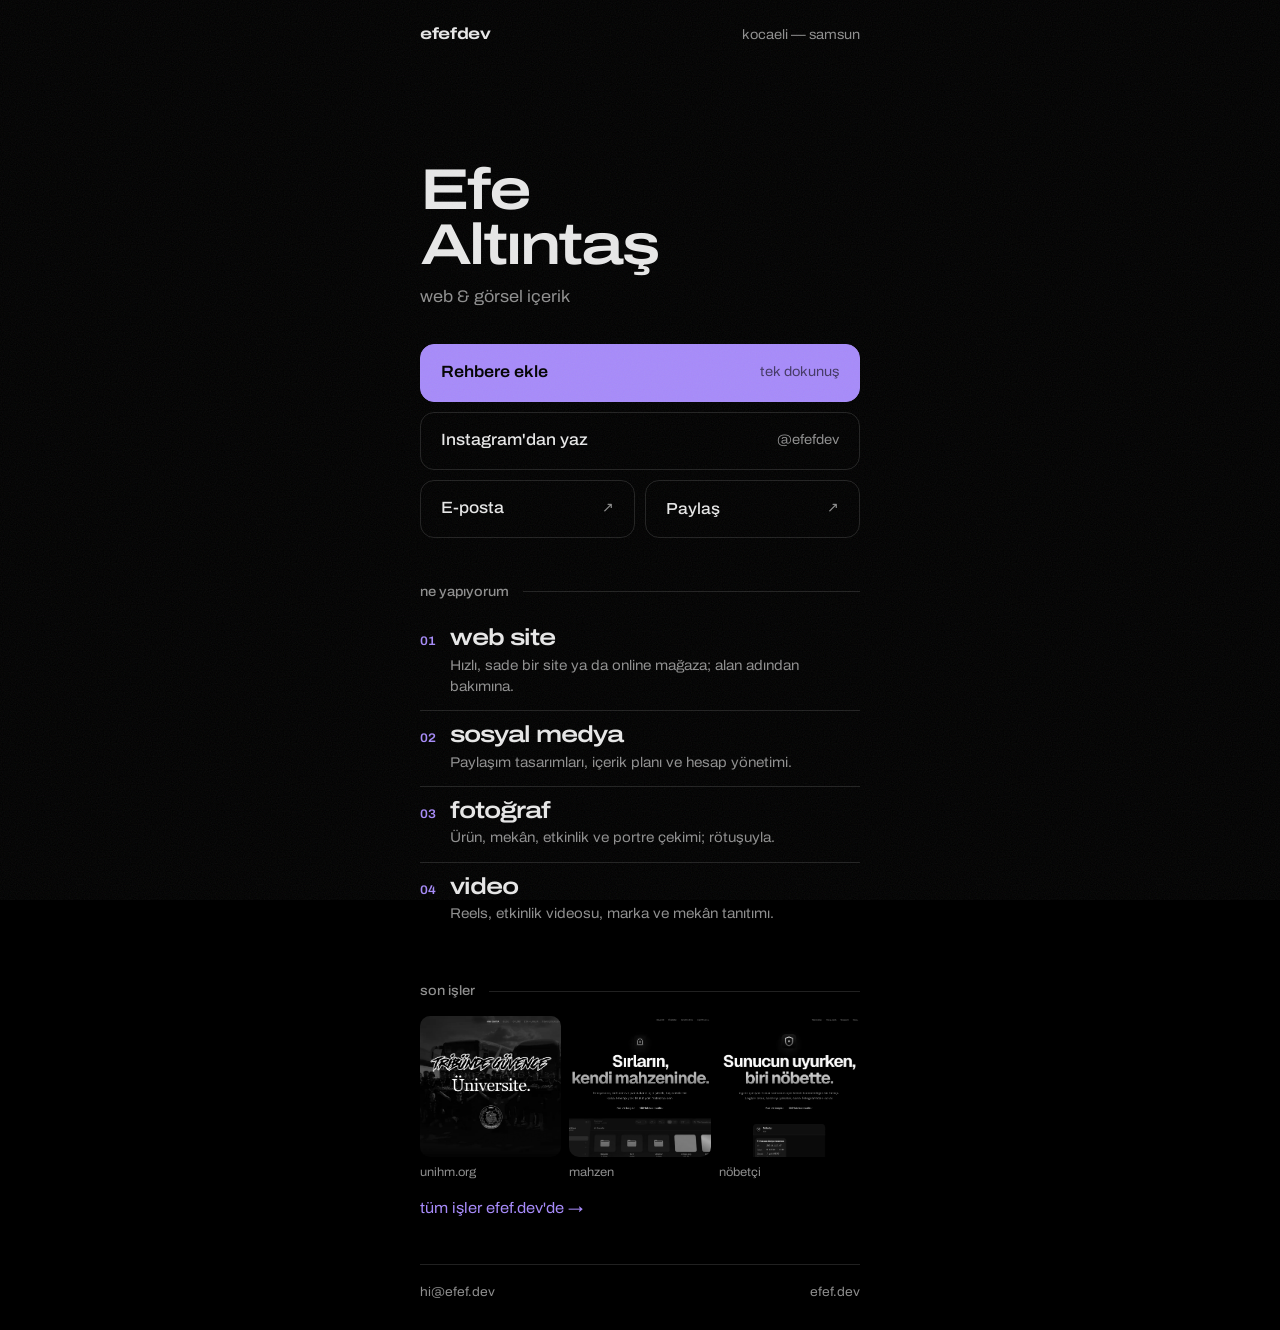
==== k/index.html @ 7086f4d0 "NFC kartvizit sayfası (/k): rehbere ekle, Instagram'dan yaz, e-posta, paylaş; hizmetler ve son işler" ====
<!doctype html>
<html lang="tr">
<head>
  <meta charset="utf-8" />
  <meta name="viewport" content="width=device-width, initial-scale=1, viewport-fit=cover" />
  <title>Efe Altıntaş — kartvizit</title>
  <meta name="description" content="Efe Altıntaş — web site, sosyal medya, fotoğraf ve video. Kocaeli — Samsun. Rehbere ekle, yaz, işlere bak." />
  <meta name="robots" content="noindex" />
  <meta property="og:type" content="profile" />
  <meta property="og:title" content="Efe Altıntaş — web & görsel içerik" />
  <meta property="og:description" content="Web site, sosyal medya, fotoğraf & video. Kocaeli — Samsun." />
  <meta property="og:url" content="https://efef.dev/k/" />
  <meta property="og:image" content="https://efef.dev/img/og-efefdev.jpg" />
  <meta name="theme-color" content="#000000" />
  <link rel="canonical" href="https://efef.dev/k/" />
  <link rel="icon" href="data:image/svg+xml,%3Csvg xmlns='http://www.w3.org/2000/svg' viewBox='0 0 32 32'%3E%3Crect width='32' height='32' rx='7' fill='%23000'/%3E%3Ctext x='16' y='21.5' font-family='Arial Black,Arial,sans-serif' font-size='15' font-weight='900' fill='%23e8e8e8' text-anchor='middle'%3Ee%3C/text%3E%3Ccircle cx='24.5' cy='22' r='2.2' fill='%23a78bfa'/%3E%3C/svg%3E" />
  <link rel="preconnect" href="https://fonts.googleapis.com" />
  <link rel="preconnect" href="https://fonts.gstatic.com" crossorigin />
  <link href="https://fonts.googleapis.com/css2?family=Archivo:wdth,wght@100..125,400..700&display=swap" rel="stylesheet" />
  <style>
    /* NFC kartvizitin açtığı sayfa: telefonda tek ekran, kartvizitle aynı dil (siyah, geniş yazı, tek vurgu mor) */
    :root { --bg: #000; --ink: #e8e8e8; --muted: #8f8f8f; --line: rgba(232, 232, 232, 0.14); --accent: #a78bfa; --pad: 20px; color-scheme: dark; }
    * { box-sizing: border-box; margin: 0; padding: 0; }
    body { background: var(--bg); color: var(--ink); font-family: "Archivo", "Arial Black", sans-serif; font-stretch: 108%; line-height: 1.5; -webkit-font-smoothing: antialiased; }
    body::after { content: ""; position: fixed; inset: 0; pointer-events: none; opacity: 0.07;
      background-image: url("data:image/svg+xml,%3Csvg xmlns='http://www.w3.org/2000/svg' width='180' height='180'%3E%3Cfilter id='n'%3E%3CfeTurbulence type='fractalNoise' baseFrequency='.85' numOctaves='2' stitchTiles='stitch'/%3E%3C/filter%3E%3Crect width='180' height='180' filter='url(%23n)'/%3E%3C/svg%3E"); }
    a { color: inherit; text-decoration: none; }
    :focus-visible { outline: 2px solid var(--accent); outline-offset: 3px; }
    .wide { font-weight: 600; font-stretch: 125%; letter-spacing: -0.045em; line-height: 0.95; }
    main { max-width: 480px; margin: 0 auto; padding: max(22px, env(safe-area-inset-top)) var(--pad) max(28px, env(safe-area-inset-bottom)); }

    .top { display: flex; justify-content: space-between; align-items: baseline; font-size: 0.85rem; }
    .top b { font-weight: 700; font-stretch: 125%; letter-spacing: -0.02em; font-size: 1rem; }
    .top span { color: var(--muted); }
    h1 { margin-top: 13vh; font-size: clamp(2.6rem, 13vw, 3.6rem); }
    .role { margin-top: 12px; color: var(--muted); font-size: 1.05rem; }

    .actions { display: grid; gap: 10px; margin-top: 34px; }
    .btn { display: flex; align-items: center; justify-content: space-between; gap: 12px; min-height: 58px; padding: 0 20px; border: 1px solid var(--line); border-radius: 14px; font-weight: 500; font-size: 1.02rem; transition: border-color 0.2s, background 0.2s; }
    .btn:hover { border-color: rgba(232, 232, 232, 0.4); }
    .btn small { color: var(--muted); font-size: 0.85rem; font-weight: 400; }
    .btn.main { background: var(--accent); border-color: var(--accent); color: #000; font-weight: 600; }
    .btn.main small { color: rgba(0, 0, 0, 0.6); }
    .pair { display: grid; grid-template-columns: 1fr 1fr; gap: 10px; }

    h2 { margin-top: 44px; font-size: 0.85rem; font-weight: 500; color: var(--muted); display: flex; align-items: center; gap: 14px; }
    h2::after { content: ""; flex: 1; height: 1px; background: var(--line); }
    .svc { list-style: none; margin-top: 12px; }
    .svc li { display: grid; grid-template-columns: 30px 1fr; align-items: baseline; padding: 13px 0; border-bottom: 1px solid var(--line); }
    .svc li:last-child { border-bottom: 0; }
    .svc .n { color: var(--accent); font-size: 0.78rem; font-weight: 600; }
    .svc .s { font-size: 1.45rem; }
    .svc .d { grid-column: 2; margin-top: 4px; color: var(--muted); font-size: 0.88rem; }

    .works { display: grid; grid-template-columns: repeat(3, 1fr); gap: 8px; margin-top: 14px; }
    .works a { display: block; }
    .works img { display: block; width: 100%; height: auto; aspect-ratio: 1; object-fit: cover; border-radius: 10px; background: #0c0c0c; filter: grayscale(1) contrast(1.05); transition: filter 0.4s; }
    .works a:hover img { filter: none; }
    .works span { display: block; margin-top: 6px; font-size: 0.75rem; color: var(--muted); }
    .more { display: inline-block; margin-top: 16px; color: var(--accent); font-size: 0.95rem; }

    footer { margin-top: 44px; padding-top: 18px; border-top: 1px solid var(--line); display: flex; justify-content: space-between; color: var(--muted); font-size: 0.8rem; }
    .toast { position: fixed; left: 50%; bottom: max(20px, env(safe-area-inset-bottom)); transform: translateX(-50%); padding: 12px 18px; background: var(--ink); color: #000; font-size: 0.9rem; font-weight: 500; white-space: nowrap; border-radius: 10px; transition: opacity 0.4s; }
    .toast.out { opacity: 0; }
  </style>
</head>
<body>
  <main>
    <div class="top"><b>efefdev</b><span>kocaeli — samsun</span></div>

    <h1 class="wide">Efe<br />Altıntaş</h1>
    <p class="role">web &amp; görsel içerik</p>

    <div class="actions">
      <a class="btn main" href="/k/efe-altintas.vcf" download="Efe Altıntaş.vcf">Rehbere ekle <small>tek dokunuş</small></a>
      <a class="btn" href="https://ig.me/m/efefdev" target="_blank" rel="noopener">Instagram'dan yaz <small>@efefdev</small></a>
      <div class="pair">
        <a class="btn" href="mailto:hi@efef.dev?subject=Merhaba%20Efe">E-posta <small>↗</small></a>
        <button class="btn" type="button" id="share" style="background:none;color:inherit;font:inherit;font-weight:500;cursor:pointer">Paylaş <small>↗</small></button>
      </div>
    </div>

    <h2>ne yapıyorum</h2>
    <ul class="svc">
      <li><span class="n">01</span><span class="s wide">web site</span><span class="d">Hızlı, sade bir site ya da online mağaza; alan adından bakımına.</span></li>
      <li><span class="n">02</span><span class="s wide">sosyal medya</span><span class="d">Paylaşım tasarımları, içerik planı ve hesap yönetimi.</span></li>
      <li><span class="n">03</span><span class="s wide">fotoğraf</span><span class="d">Ürün, mekân, etkinlik ve portre çekimi; rötuşuyla.</span></li>
      <li><span class="n">04</span><span class="s wide">video</span><span class="d">Reels, etkinlik videosu, marka ve mekân tanıtımı.</span></li>
    </ul>

    <h2>son işler</h2>
    <div class="works">
      <a href="https://unihm.org" target="_blank" rel="noopener"><img src="/img/v4/isler/unihm.webp" width="1200" height="750" alt="unihm.org" loading="lazy" /><span>unihm.org</span></a>
      <a href="/projeler/mahzen/"><img src="/img/v4/isler/mahzen.webp" width="1200" height="750" alt="mahzen tanıtım sitesi" loading="lazy" /><span>mahzen</span></a>
      <a href="/projeler/nobetci/"><img src="/img/v4/isler/nobetci.webp" width="1200" height="750" alt="nöbetçi tanıtım sitesi" loading="lazy" /><span>nöbetçi</span></a>
    </div>
    <a class="more" href="/#isler">tüm işler efef.dev'de →</a>

    <footer><span>hi@efef.dev</span><a href="/">efef.dev</a></footer>
  </main>
  <div class="toast" id="toast" hidden></div>
  <script>
    (() => {
      const toast = (text) => {
        const t = document.getElementById("toast");
        t.textContent = text; t.hidden = false; t.classList.remove("out");
        clearTimeout(t._a); clearTimeout(t._b);
        t._a = setTimeout(() => t.classList.add("out"), 2600);
        t._b = setTimeout(() => { t.hidden = true; }, 3000);
      };
      // kartvizitteki NFC çipi efef.dev/k/?nfc açar
      const params = new URLSearchParams(location.search);
      if (params.has("nfc")) {
        history.replaceState(null, "", location.pathname);
        toast("kartvizitten geldin, hoş geldin.");
      }
      document.getElementById("share").addEventListener("click", async () => {
        const data = { title: "Efe Altıntaş — web & görsel içerik", url: "https://efef.dev/k/" };
        if (navigator.share) { try { await navigator.share(data); } catch {} return; }
        try { await navigator.clipboard.writeText(data.url); toast("bağlantı kopyalandı."); } catch { toast("efef.dev/k"); }
      });
    })();
  </script>
</body>
</html>
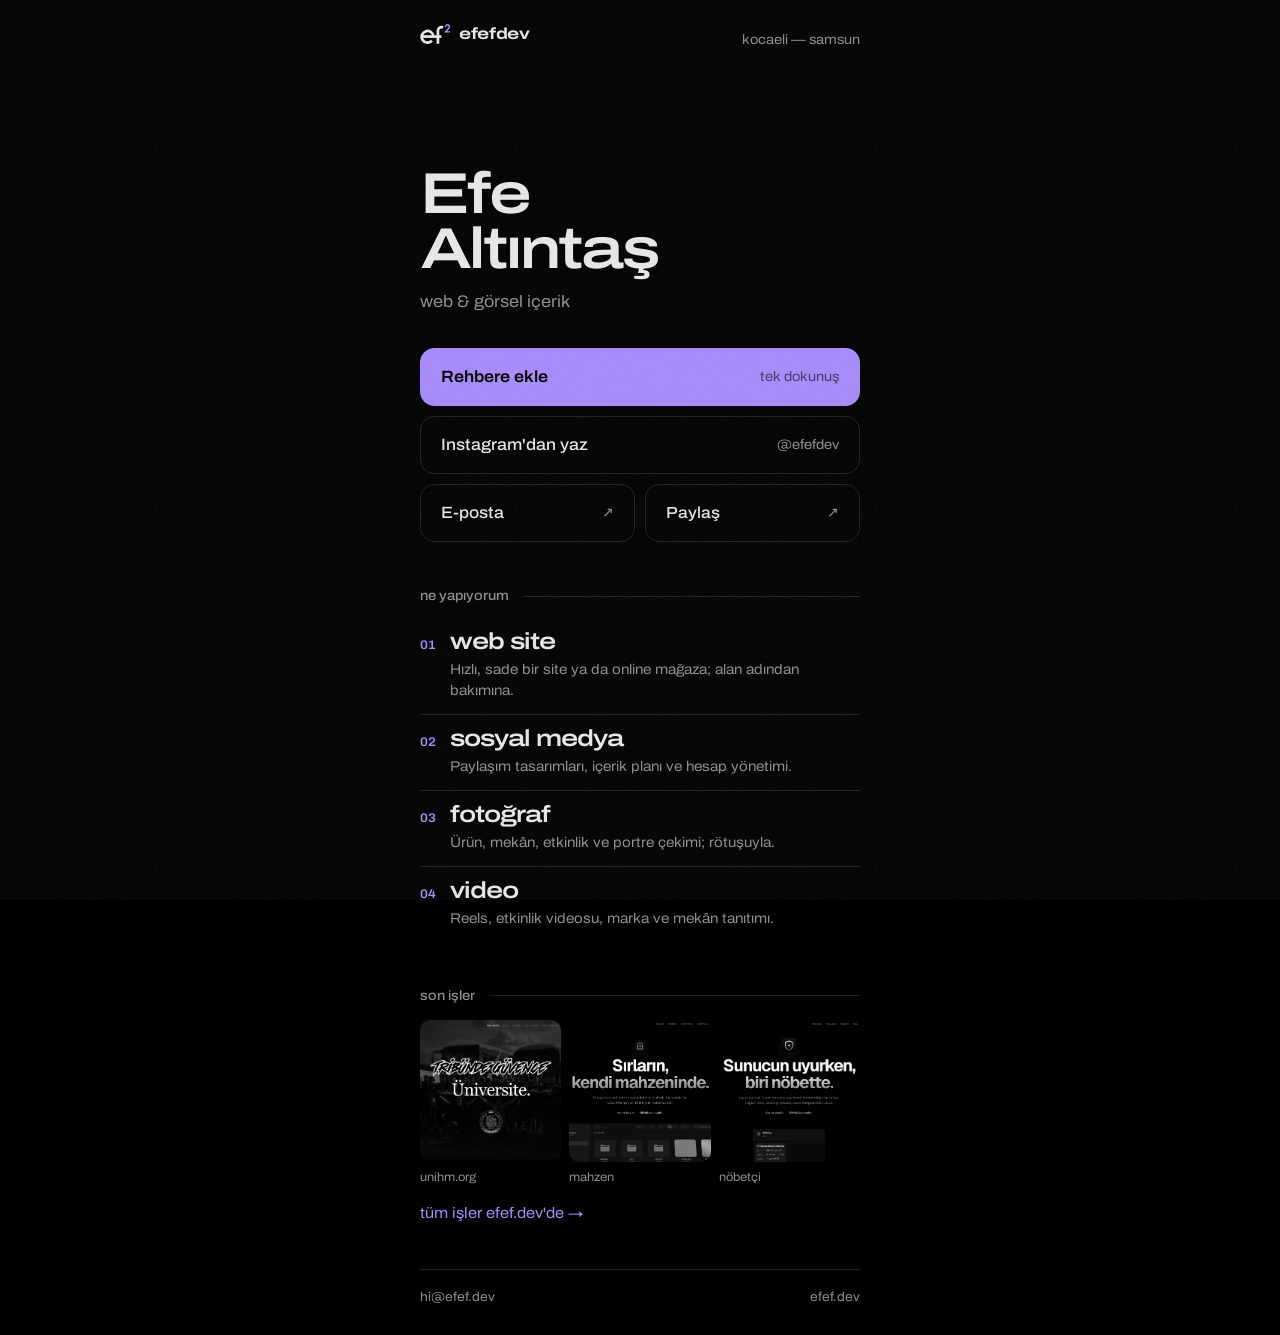
==== commit 579444c7: "ef² işareti: menüde yazının solunda, sekme simgesi ve iPhone ana ekran simgesi; kartvizit sayfasında" ====
--- a/k/index.html
+++ b/k/index.html
@@ -13,7 +13,9 @@
   <meta property="og:image" content="https://efef.dev/img/og-efefdev.jpg" />
   <meta name="theme-color" content="#000000" />
   <link rel="canonical" href="https://efef.dev/k/" />
-  <link rel="icon" href="data:image/svg+xml,%3Csvg xmlns='http://www.w3.org/2000/svg' viewBox='0 0 32 32'%3E%3Crect width='32' height='32' rx='7' fill='%23000'/%3E%3Ctext x='16' y='21.5' font-family='Arial Black,Arial,sans-serif' font-size='15' font-weight='900' fill='%23e8e8e8' text-anchor='middle'%3Ee%3C/text%3E%3Ccircle cx='24.5' cy='22' r='2.2' fill='%23a78bfa'/%3E%3C/svg%3E" />
+  <link rel="icon" href="/img/logo/ef-32.png" sizes="32x32" />
+  <link rel="icon" href="/img/logo/ef.svg" type="image/svg+xml" />
+  <link rel="apple-touch-icon" href="/img/logo/ef2-180.png" />
   <link rel="preconnect" href="https://fonts.googleapis.com" />
   <link rel="preconnect" href="https://fonts.gstatic.com" crossorigin />
   <link href="https://fonts.googleapis.com/css2?family=Archivo:wdth,wght@100..125,400..700&display=swap" rel="stylesheet" />
@@ -30,7 +32,8 @@
     main { max-width: 480px; margin: 0 auto; padding: max(22px, env(safe-area-inset-top)) var(--pad) max(28px, env(safe-area-inset-bottom)); }
 
     .top { display: flex; justify-content: space-between; align-items: baseline; font-size: 0.85rem; }
-    .top b { font-weight: 700; font-stretch: 125%; letter-spacing: -0.02em; font-size: 1rem; }
+    .top b { display: inline-flex; align-items: center; gap: 8px; font-weight: 700; font-stretch: 125%; letter-spacing: -0.02em; font-size: 1rem; }
+    .top .mark { width: 31px; height: 20px; flex: none; }
     .top span { color: var(--muted); }
     h1 { margin-top: 13vh; font-size: clamp(2.6rem, 13vw, 3.6rem); }
     .role { margin-top: 12px; color: var(--muted); font-size: 1.05rem; }
@@ -66,7 +69,7 @@
 </head>
 <body>
   <main>
-    <div class="top"><b>efefdev</b><span>kocaeli — samsun</span></div>
+    <div class="top"><b><svg class="mark" viewBox="16 20 214 140" aria-hidden="true"><g fill="none" stroke="currentColor" stroke-width="19"><path d="M108.5 108A41 41 0 1 0 98 137"/><path d="M27 108H164"/><path d="M140 158V66A24 24 0 0 1 176 45"/></g><path transform="translate(190 24) scale(1.25)" d="M3 13A11 11 0 1 1 21 21L3 41H27" fill="none" stroke="#a78bfa" stroke-width="8"/></svg>efefdev</b><span>kocaeli — samsun</span></div>
 
     <h1 class="wide">Efe<br />Altıntaş</h1>
     <p class="role">web &amp; görsel içerik</p>
@@ -108,9 +111,9 @@
         t._a = setTimeout(() => t.classList.add("out"), 2600);
         t._b = setTimeout(() => { t.hidden = true; }, 3000);
       };
-      // kartvizitteki NFC çipi efef.dev/k/?nfc açar
+      // kartvizitteki NFC çipi efef.dev/k/?nfc, QR kod efef.dev/k/?qr açar
       const params = new URLSearchParams(location.search);
-      if (params.has("nfc")) {
+      if (params.has("nfc") || params.has("qr")) {
         history.replaceState(null, "", location.pathname);
         toast("kartvizitten geldin, hoş geldin.");
       }
